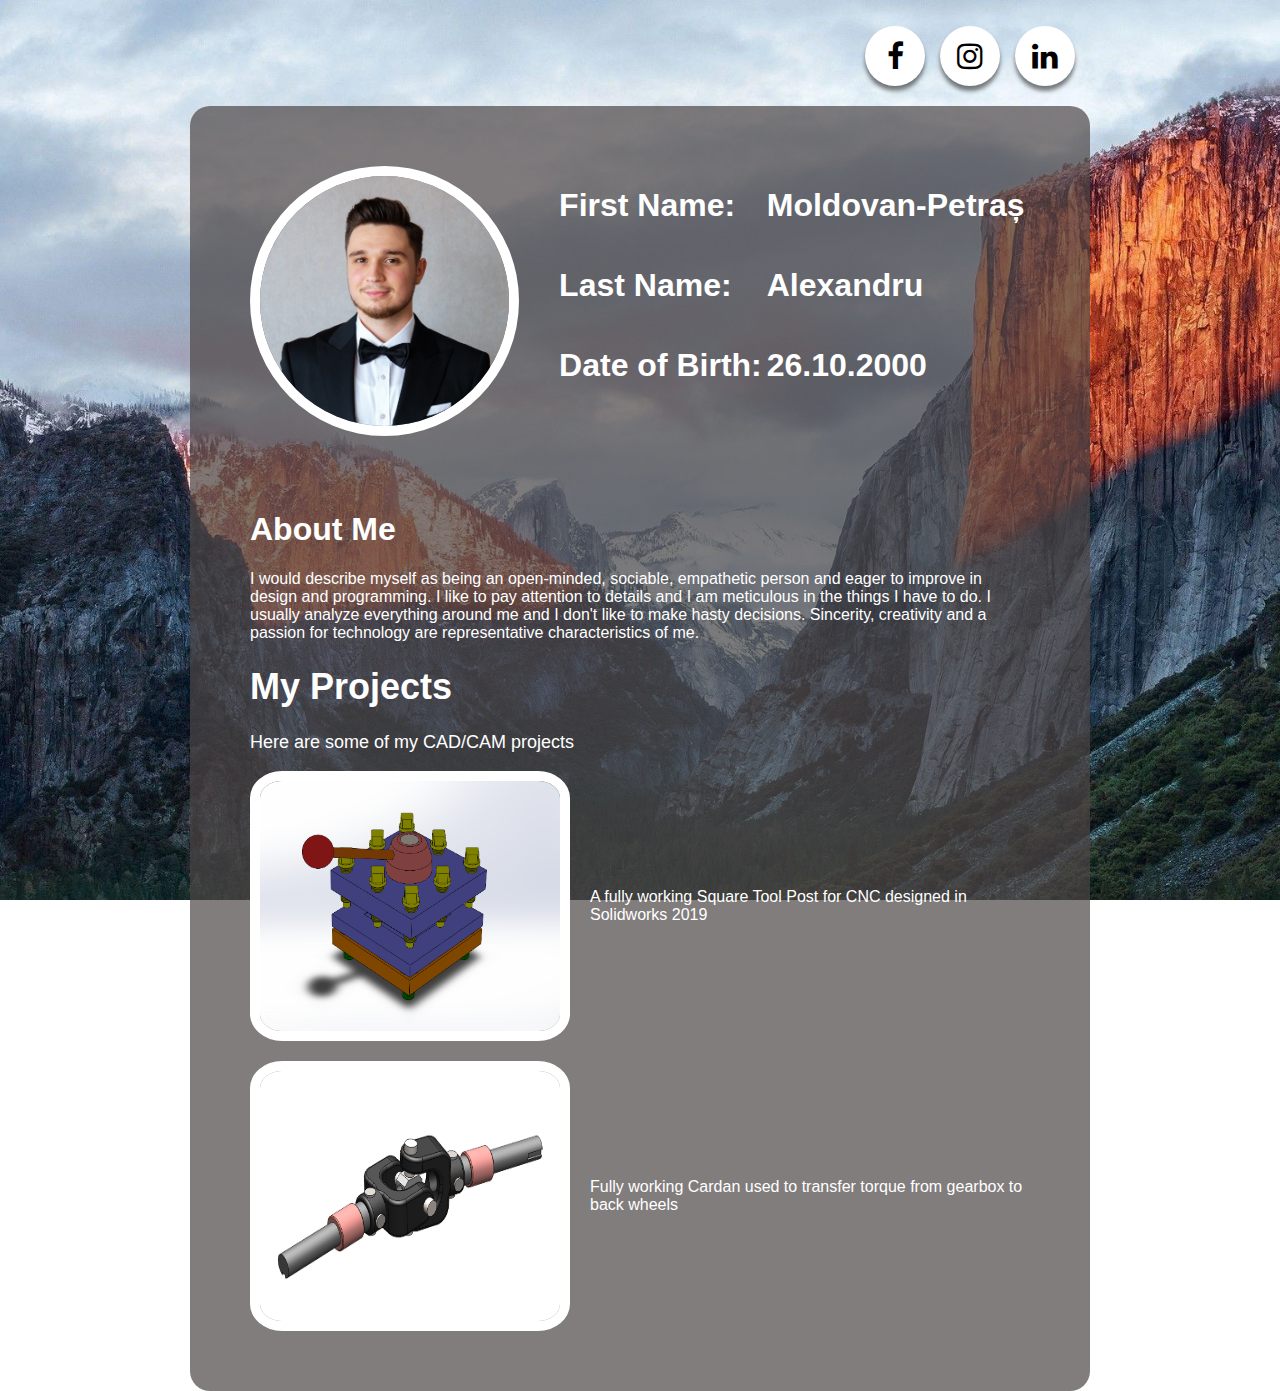
==== index.html @ e0782311 "Added a background, animated social buttons, and organise everything to look better" ====
<!DOCTYPE html>
<html lang="en">
<head>
    <meta charset="UTF-8">
    <link rel="shortcut icon" href="./favicon.ico" />
    <meta name="theme-color" content="#000000" />
    <title>My Portfolio</title>
    <link rel="stylesheet" type="text/css" href="src/css/index.css">
    <link href="https://stackpath.bootstrapcdn.com/font-awesome/4.7.0/css/font-awesome.min.css" rel="stylesheet">
    <!-- Add additional CSS & JS files as necessary here -->
</head>
<body>
<div class="social-menu">
    <ul>
        <li><a href="https://www.facebook.com/profile.php?id=100006323016742"><i class="fa fa-facebook"></i></a></li>
        <li><a href="https://www.instagram.com/moldoalex26/"><i class="fa fa-instagram"></i></a></li>
        <li><a href="https://www.linkedin.com/in/alexandru-moldovan-petra%C8%99-b483b1232/"><i class="fa fa-linkedin"></i></a></li>
    </ul>
</div>
<!-- Add your site or application content here -->
<div id="root">
    <div id="prsBox">
        <div id="profilePic">
            <img id="profIcon"  src="profIcon.png" alt="Profile Pic">
        </div>
        <div id="personalInfo">
            <h1>First Name:</h1>
            <h1>Last Name:</h1>
            <h1>Date of Birth:</h1>
        </div>
        <div id="data">
            <h1>Moldovan-Petraș</h1>
            <h1>Alexandru</h1>
            <h1>26.10.2000</h1>
        </div>
    </div>

    <div id="about-me">
        <h1>About Me</h1>
        <p>I would describe myself as being an open-minded, sociable, empathetic person and eager to improve in design
            and programming. I like to pay attention to details and I am meticulous in the things I have to do. I usually
            analyze everything around me and I don't like to make hasty decisions. Sincerity, creativity and a passion for
            technology are representative characteristics of me.</p>
    </div>
    <div id="project-text">
        <h1>My Projects</h1>
        <p>Here are some of my CAD/CAM projects</p>
    </div>
    <div id="projects">
        <div id="prj1">
            <img id="ans1" src="ansamblu.png" alt="Square Tool Post">
            <p>A fully working Square Tool Post for CNC designed in Solidworks 2019</p>
        </div>
        <div id="prj2">
            <img id="ans2" src="img.png" alt="Cardan">
            <p>Fully working Cardan used to transfer torque from gearbox to back wheels</p>
        </div>
    </div>
</div>
<script type="text/javascript" src="https://cdnjs.cloudflare.com/ajax/libs/jquery/2.1.4/jquery.js"></script>
<!-- ================================ -->
<!-- Add more JavaScript files here!! -->
<!-- ================================ -->
<script type="text/javascript" src="src/js/other.js"></script>
<script type="text/javascript" src="src/js/index.js"></script>
</body>
</html>
---- src/css/index.css ----
body {
  background-image: url('../../wp.jpg');
  background-size: cover;
  background-attachment: fixed;
  background-repeat: no-repeat;
  font-family: 'Segoe UI', Tahoma, Geneva, Verdana, sans-serif;
  color: #ffffff;
  max-width: 900px;
  margin: 0 auto;
}
#root {
  background: rgba(77, 70, 70, 0.7);
  padding: 60px;
  border-radius: 20px;
  height: 100%;
  margin-top: 20px;
}

.social-menu ul{
  position: static;
  display: flex;
  justify-content: right;
}

.social-menu ul li{
  list-style: none;
  margin-top: 10px;
  margin-right: 15px;
}

.social-menu ul li .fa{
  font-size: 30px;
  transition: .6s;
  color: black;
}

.social-menu ul li a{
  position: relative;
  display: flex;
  align-items: center;
  justify-content: center;
  width: 60px;
  height: 60px;
  border-radius: 50%;
  background-color: white;
  text-decoration: none;
  transition: .6s;
  box-shadow: 0 5px 4px rgba(0,0,0,.5);
}

.social-menu ul li a:hover{
  transform: translate(0,-10px);
}

.social-menu ul li:nth-child(1) a:hover{
  background-color: #3b5999;
}

.social-menu ul li:nth-child(2) a:hover{
  background-color: #e4405f;
}

.social-menu ul li:nth-child(3) a:hover{
  background-color: #0077B5;
}

#profIcon{
  background-size: cover;
  border-radius: 50%;
  border: 10px solid #ffffff;
  height:250px;
  margin-bottom: 50px;
  margin-right: 20px;
}

#prsBox{
  display: flex;
}

#personalInfo{
  font-weight: bold;
  color: #ffffff;
  padding-left: 20px;
  display: flex;
  flex-direction: column;
}
#data{
  display: flex;
  flex-direction: column;
  color: #ffffff;
  margin-left: 5px;
}

#about-me{
  text-align: left;
  font-weight: lighter;
  font-style: normal;
  color: #ffffff;
}

#project-text{
  text-align: left;
  color: white;
  font-style: normal;
  font-size: large;
}

#projects{
  display: flex;
  flex-direction: column;
  gap: 20px;
}

#ans1{
  background-size: cover;
  border: 10px solid white;
  border-radius: 10%;
  height:250px;
  width: 300px;
}

#ans2{
  background-size: cover;
  border: 10px solid white;
  border-radius: 10%;
  height:250px;
  width: 300px;
}

#prj1{
  display: flex;
  color: white;
  font-style: normal;
  align-items: center;
  gap: 20px;
}

#prj2{
  display: flex;
  color: white;
  font-style: normal;
  align-items: center;
  gap: 20px;
}
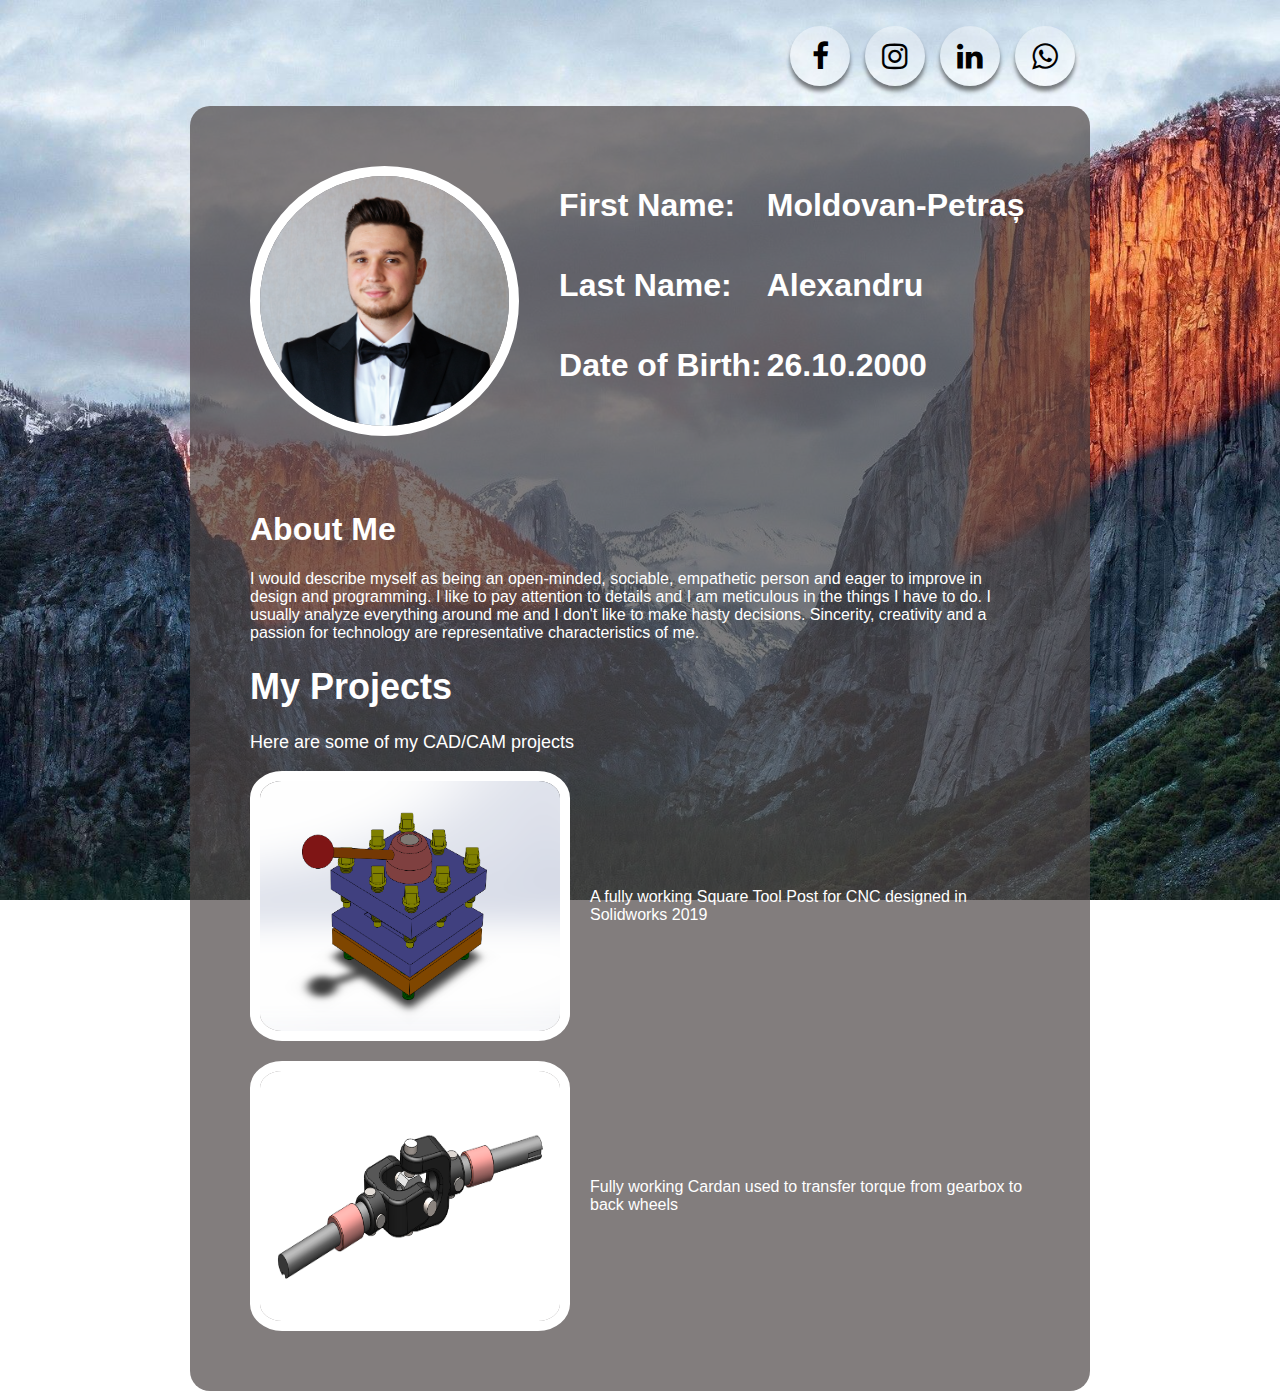
==== commit e933f41f: "This is the update before making int online!" ====
--- a/index.html
+++ b/index.html
@@ -2,9 +2,9 @@
 <html lang="en">
 <head>
     <meta charset="UTF-8">
-    <link rel="shortcut icon" href="./favicon.ico" />
+    <link rel="shortcut icon" href="./mountain.png" />
     <meta name="theme-color" content="#000000" />
-    <title>My Portfolio</title>
+    <title>HTML Beginner | Moldovan Petraș Alexandru</title>
     <link rel="stylesheet" type="text/css" href="src/css/index.css">
     <link href="https://stackpath.bootstrapcdn.com/font-awesome/4.7.0/css/font-awesome.min.css" rel="stylesheet">
     <!-- Add additional CSS & JS files as necessary here -->
@@ -15,6 +15,7 @@
         <li><a href="https://www.facebook.com/profile.php?id=100006323016742"><i class="fa fa-facebook"></i></a></li>
         <li><a href="https://www.instagram.com/moldoalex26/"><i class="fa fa-instagram"></i></a></li>
         <li><a href="https://www.linkedin.com/in/alexandru-moldovan-petra%C8%99-b483b1232/"><i class="fa fa-linkedin"></i></a></li>
+        <li><a href="#"><i class="fa fa-whatsapp"></i></a></li>
     </ul>
 </div>
 <!-- Add your site or application content here -->
--- a/src/css/index.css
+++ b/src/css/index.css
@@ -42,7 +42,7 @@
   width: 60px;
   height: 60px;
   border-radius: 50%;
-  background-color: white;
+  background-color: rgba(255, 255, 255, 0.4);
   text-decoration: none;
   transition: .6s;
   box-shadow: 0 5px 4px rgba(0,0,0,.5);
@@ -62,6 +62,10 @@
 
 .social-menu ul li:nth-child(3) a:hover{
   background-color: #0077B5;
+}
+
+.social-menu ul li:nth-child(4) a:hover{
+  background-color: #25D366;
 }
 
 #profIcon{
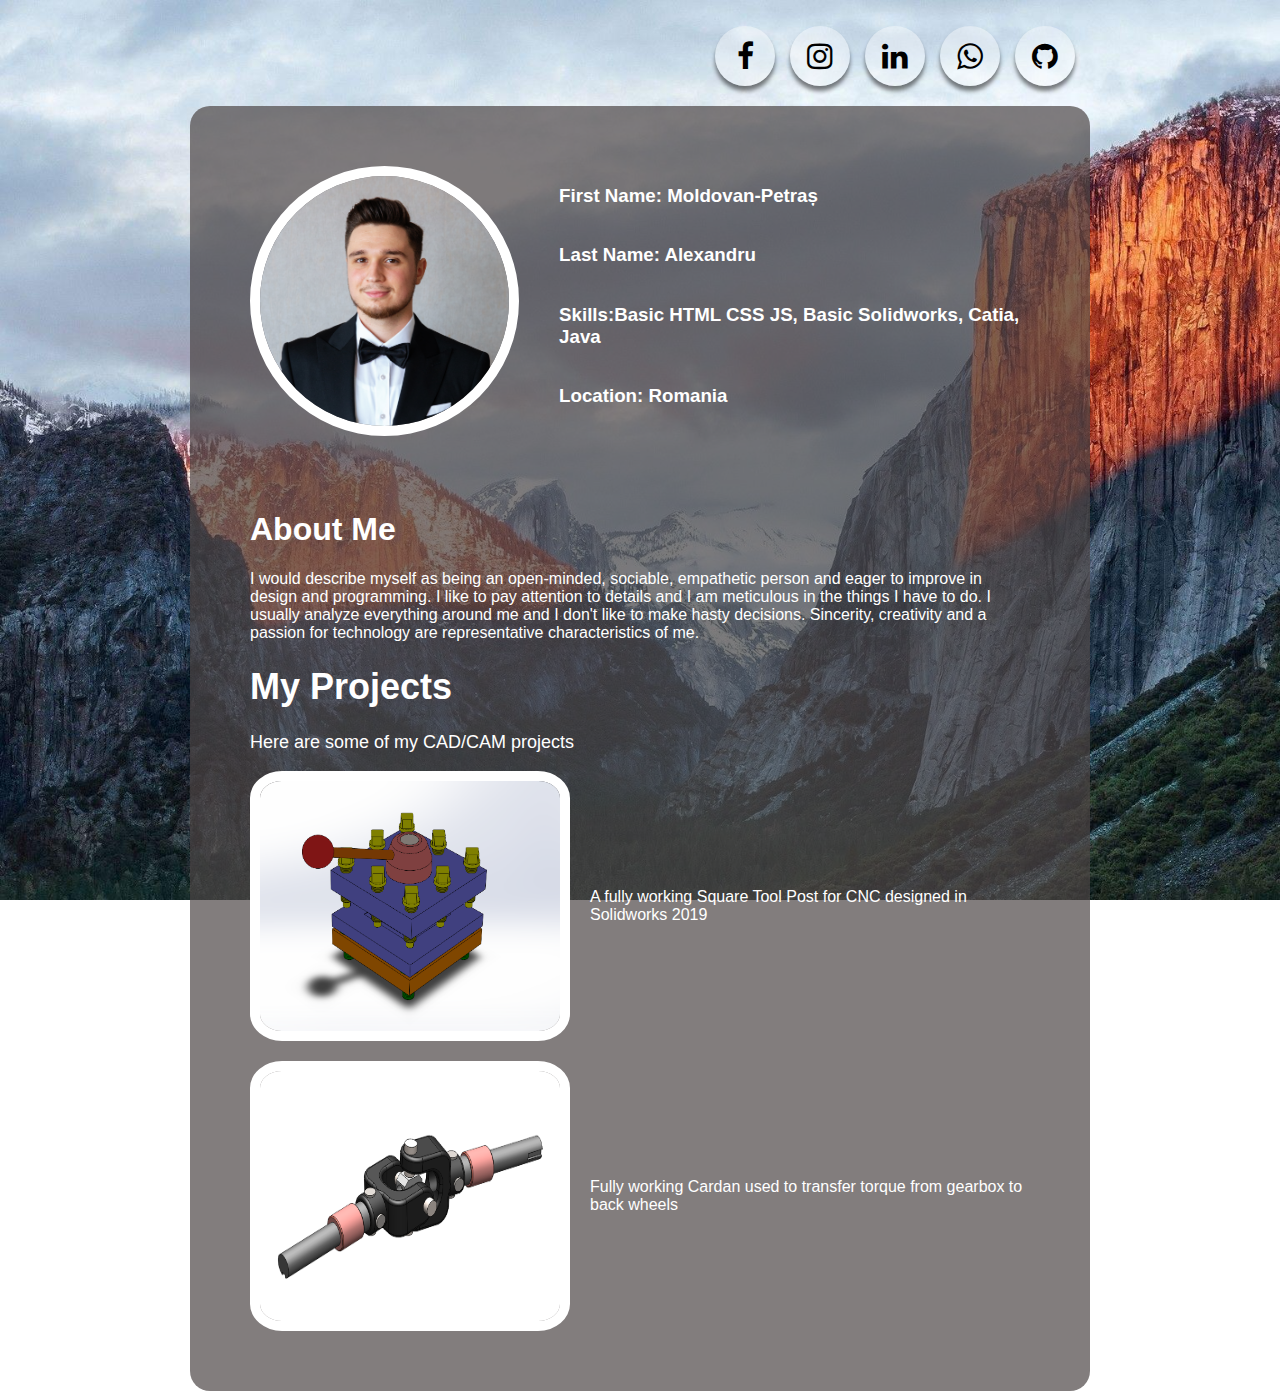
==== commit e48b1a9b: "Updated buttons and data about me." ====
--- a/index.html
+++ b/index.html
@@ -15,7 +15,8 @@
         <li><a href="https://www.facebook.com/profile.php?id=100006323016742"><i class="fa fa-facebook"></i></a></li>
         <li><a href="https://www.instagram.com/moldoalex26/"><i class="fa fa-instagram"></i></a></li>
         <li><a href="https://www.linkedin.com/in/alexandru-moldovan-petra%C8%99-b483b1232/"><i class="fa fa-linkedin"></i></a></li>
-        <li><a href="#"><i class="fa fa-whatsapp"></i></a></li>
+        <li><a onclick="GetElement()"><i class="fa fa-whatsapp"></i></a></li>
+        <li><a href="https://github.com/MPA2620"><i class="fa fa-github"></i></a></li>
     </ul>
 </div>
 <!-- Add your site or application content here -->
@@ -25,17 +26,12 @@
             <img id="profIcon"  src="profIcon.png" alt="Profile Pic">
         </div>
         <div id="personalInfo">
-            <h1>First Name:</h1>
-            <h1>Last Name:</h1>
-            <h1>Date of Birth:</h1>
-        </div>
-        <div id="data">
-            <h1>Moldovan-Petraș</h1>
-            <h1>Alexandru</h1>
-            <h1>26.10.2000</h1>
+            <h3>First Name: Moldovan-Petraș</h3>
+            <h3>Last Name: Alexandru</h3>
+            <h3>Skills:Basic HTML CSS JS, Basic Solidworks, Catia, Java</h3>
+            <h3>Location: Romania</h3>
         </div>
     </div>
-
     <div id="about-me">
         <h1>About Me</h1>
         <p>I would describe myself as being an open-minded, sociable, empathetic person and eager to improve in design
--- a/src/css/index.css
+++ b/src/css/index.css
@@ -88,12 +88,6 @@
   display: flex;
   flex-direction: column;
 }
-#data{
-  display: flex;
-  flex-direction: column;
-  color: #ffffff;
-  margin-left: 5px;
-}
 
 #about-me{
   text-align: left;
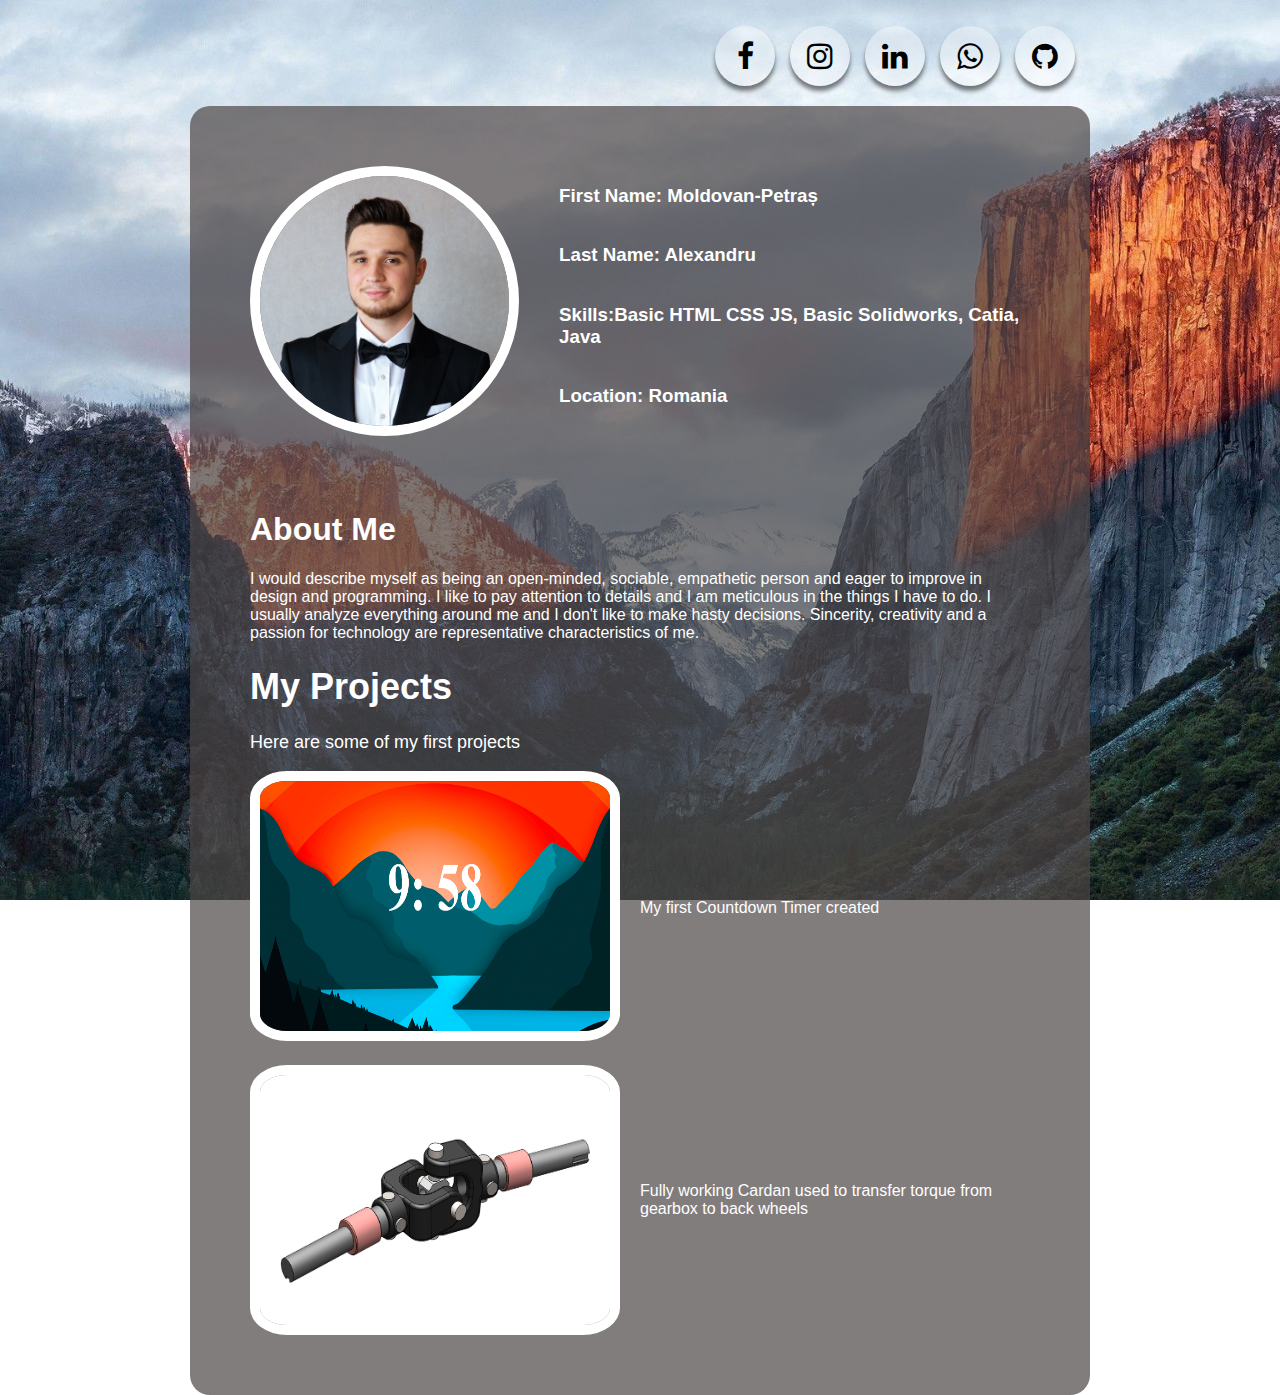
==== commit 4534d769: "Added timer files and a link to timer page" ====
--- a/index.html
+++ b/index.html
@@ -41,12 +41,14 @@
     </div>
     <div id="project-text">
         <h1>My Projects</h1>
-        <p>Here are some of my CAD/CAM projects</p>
+        <p>Here are some of my first projects</p>
     </div>
     <div id="projects">
         <div id="prj1">
-            <img id="ans1" src="ansamblu.png" alt="Square Tool Post">
-            <p>A fully working Square Tool Post for CNC designed in Solidworks 2019</p>
+            <a href="timer.html">
+                <img id="ans1" src="countdownPagePic.png" alt="Countdown timer page">
+            </a>
+            <p>My first Countdown Timer created</p>
         </div>
         <div id="prj2">
             <img id="ans2" src="img.png" alt="Cardan">
--- a/src/css/index.css
+++ b/src/css/index.css
@@ -114,7 +114,7 @@
   border: 10px solid white;
   border-radius: 10%;
   height:250px;
-  width: 300px;
+  width: 350px;
 }
 
 #ans2{
@@ -122,7 +122,7 @@
   border: 10px solid white;
   border-radius: 10%;
   height:250px;
-  width: 300px;
+  width: 350px;
 }
 
 #prj1{
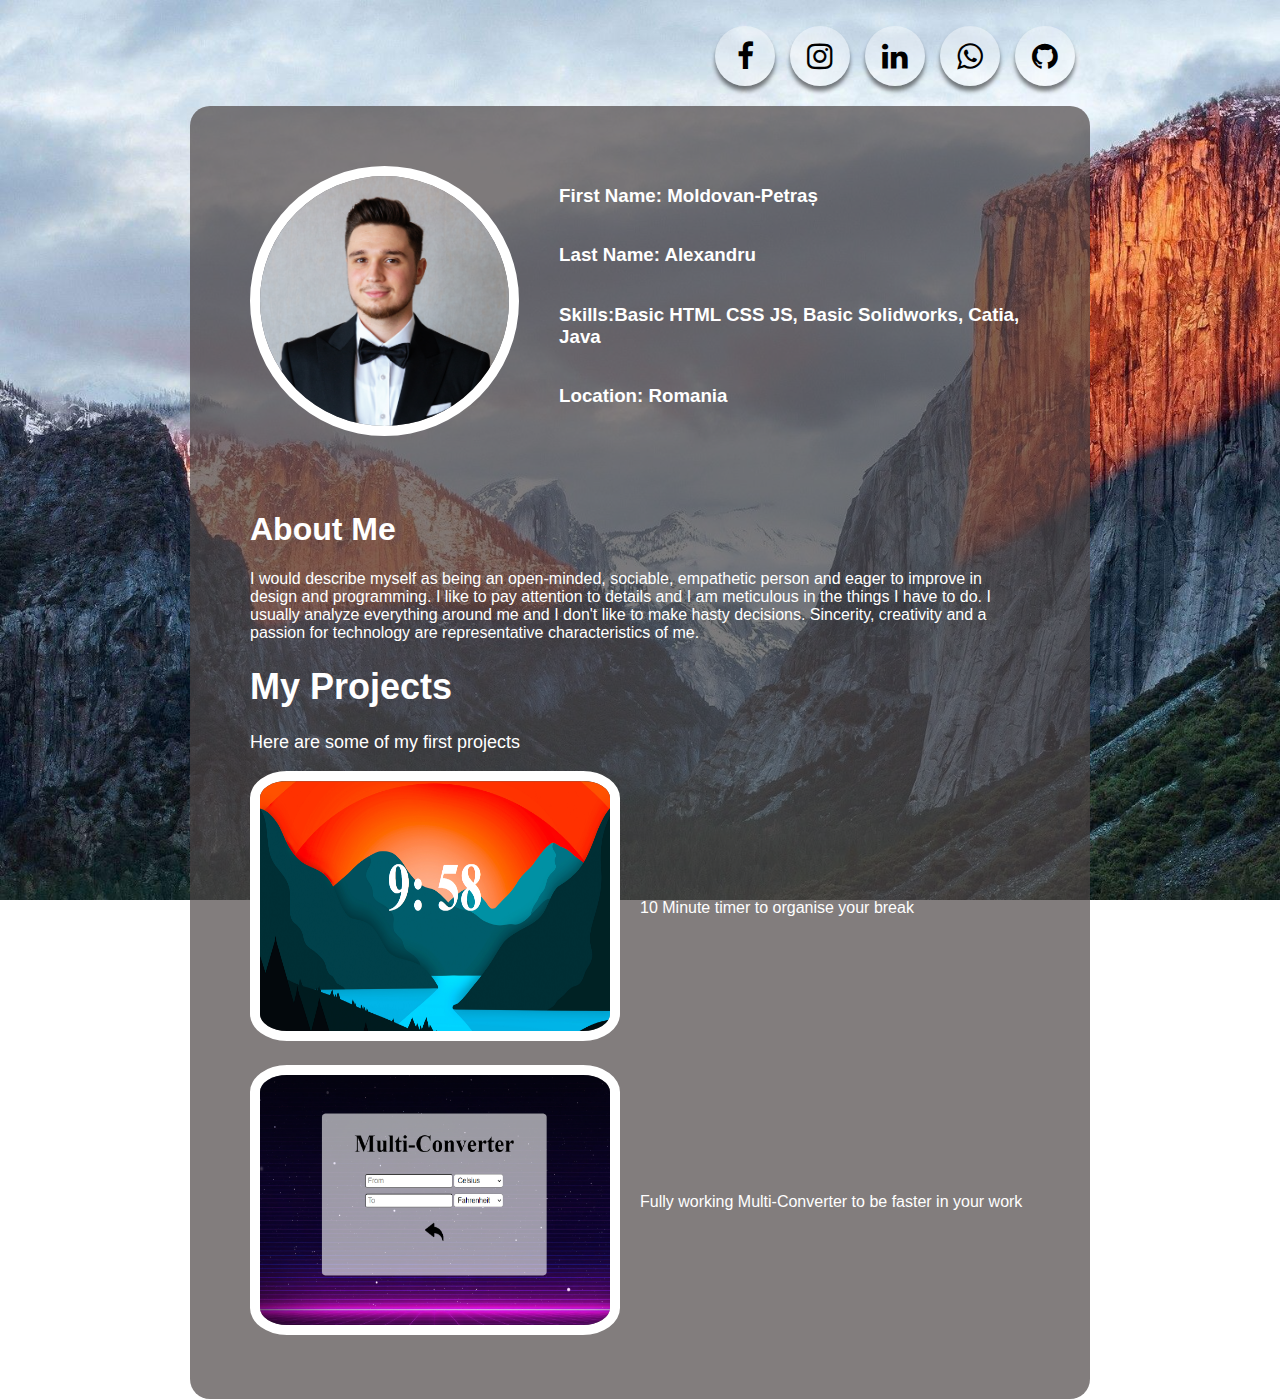
==== commit c7792cd4: "Added back button on timer page, and finished convert page." ====
--- a/index.html
+++ b/index.html
@@ -48,11 +48,13 @@
             <a href="timer.html">
                 <img id="ans1" src="countdownPagePic.png" alt="Countdown timer page">
             </a>
-            <p>My first Countdown Timer created</p>
+            <p>10 Minute timer to organise your break</p>
         </div>
         <div id="prj2">
-            <img id="ans2" src="img.png" alt="Cardan">
-            <p>Fully working Cardan used to transfer torque from gearbox to back wheels</p>
+            <a href="unitConverter.html">
+                <img id="ans2" src="convertPageIcon.png" alt="Converter">
+            </a>
+            <p>Fully working Multi-Converter to be faster in your work</p>
         </div>
     </div>
 </div>
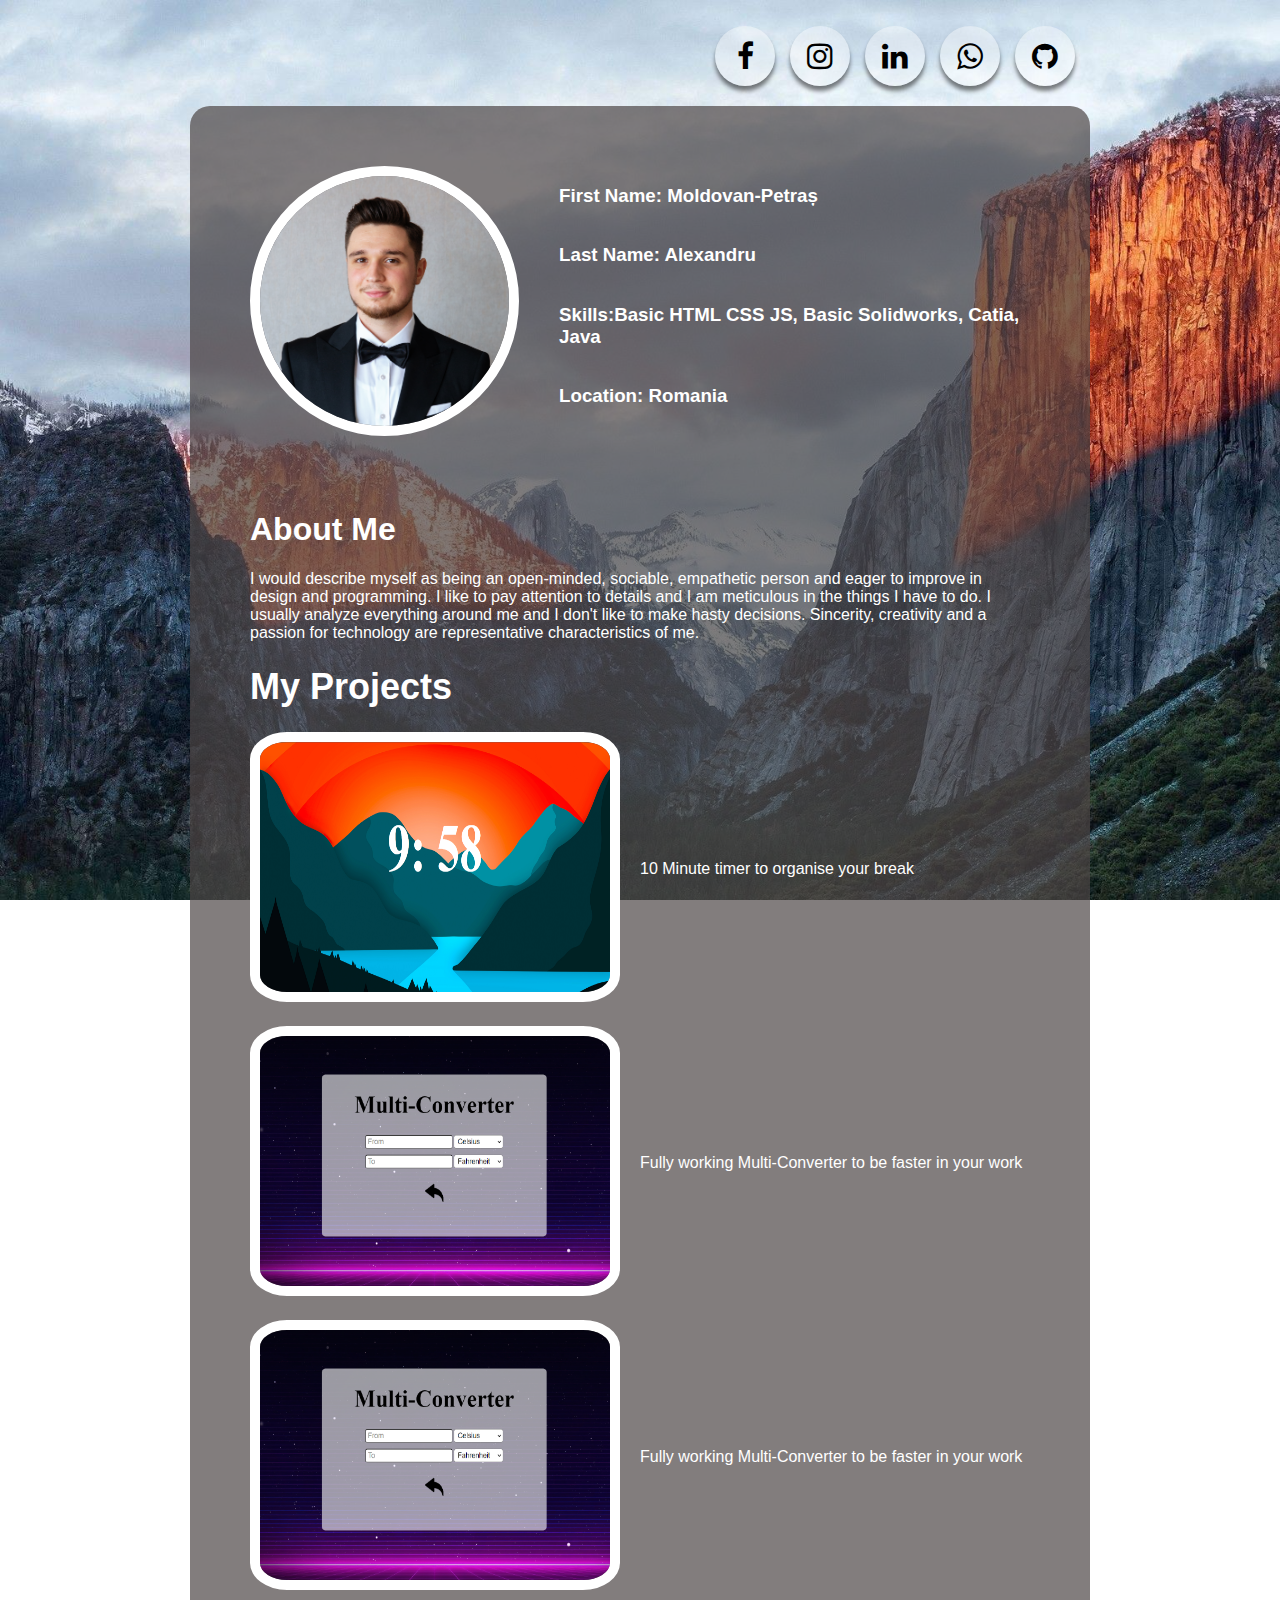
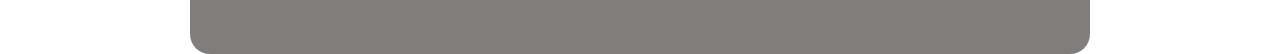
==== commit 3e6b549b: "Added files for the calculator site." ====
--- a/index.html
+++ b/index.html
@@ -41,7 +41,7 @@
     </div>
     <div id="project-text">
         <h1>My Projects</h1>
-        <p>Here are some of my first projects</p>
+<!--        <p>Here are some of my first projects</p>-->
     </div>
     <div id="projects">
         <div id="prj1">
@@ -56,6 +56,12 @@
             </a>
             <p>Fully working Multi-Converter to be faster in your work</p>
         </div>
+        <div id="prj3">
+            <a href="calculator.html">
+                <img id="ans3" src="convertPageIcon.png" alt="Converter">
+            </a>
+            <p>Fully working Multi-Converter to be faster in your work</p>
+        </div>
     </div>
 </div>
 <script type="text/javascript" src="https://cdnjs.cloudflare.com/ajax/libs/jquery/2.1.4/jquery.js"></script>
--- a/src/css/index.css
+++ b/src/css/index.css
@@ -124,6 +124,13 @@
   height:250px;
   width: 350px;
 }
+#ans3{
+  background-size: cover;
+  border: 10px solid white;
+  border-radius: 10%;
+  height:250px;
+  width: 350px;
+}
 
 #prj1{
   display: flex;
@@ -139,4 +146,12 @@
   font-style: normal;
   align-items: center;
   gap: 20px;
+}
+
+#prj3{
+  display: flex;
+  color: white;
+  font-style: normal;
+  align-items: center;
+  gap: 20px;
 }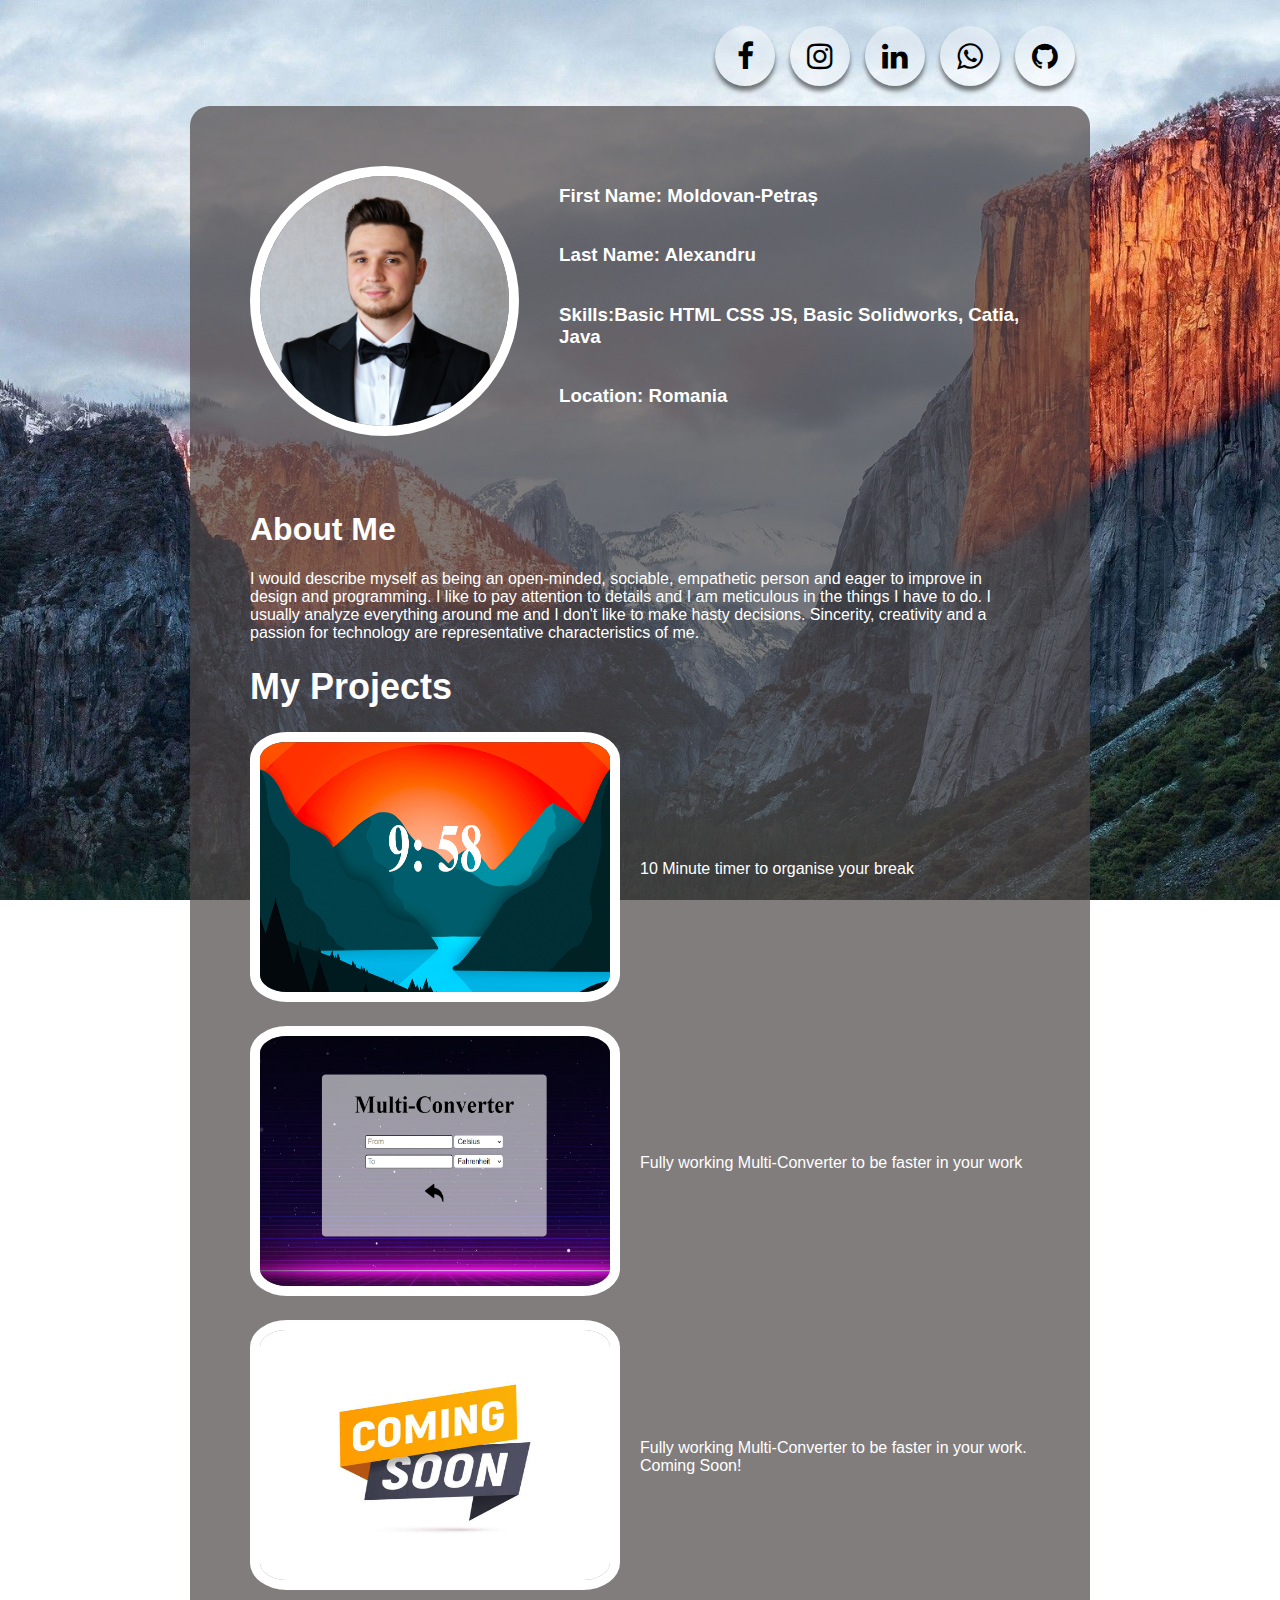
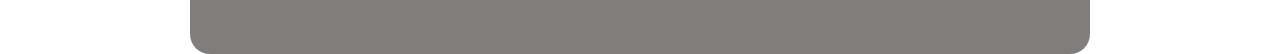
==== commit d1742f8e: "Added Coming Soon to calculator." ====
--- a/index.html
+++ b/index.html
@@ -58,9 +58,9 @@
         </div>
         <div id="prj3">
             <a href="calculator.html">
-                <img id="ans3" src="convertPageIcon.png" alt="Converter">
+                <img id="ans3" src="coming-soon-Icon.jpg" alt="Converter">
             </a>
-            <p>Fully working Multi-Converter to be faster in your work</p>
+            <p>Fully working Multi-Converter to be faster in your work. Coming Soon!</p>
         </div>
     </div>
 </div>
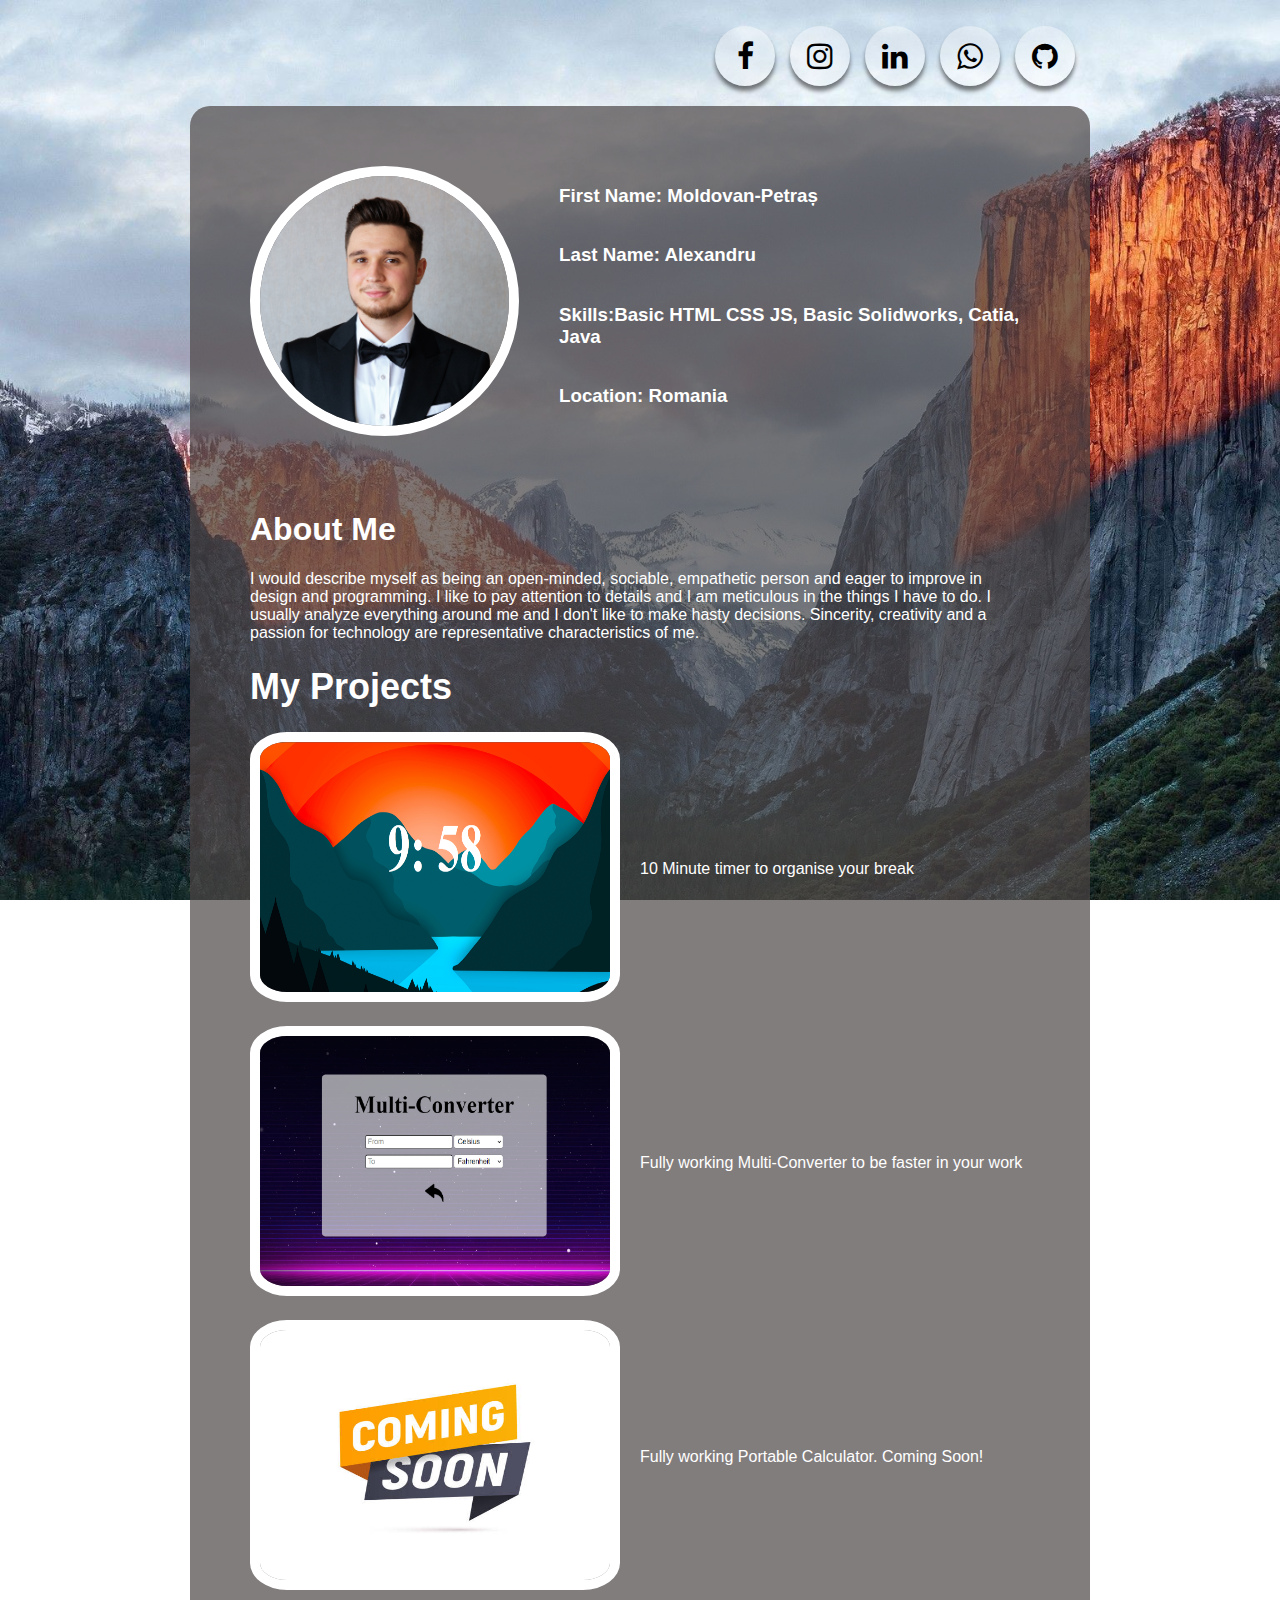
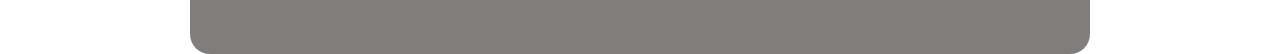
==== commit 4b123ebe: "Added Coming Soon to calculator." ====
--- a/index.html
+++ b/index.html
@@ -60,7 +60,7 @@
             <a href="calculator.html">
                 <img id="ans3" src="coming-soon-Icon.jpg" alt="Converter">
             </a>
-            <p>Fully working Multi-Converter to be faster in your work. Coming Soon!</p>
+            <p>Fully working Portable Calculator. Coming Soon!</p>
         </div>
     </div>
 </div>
